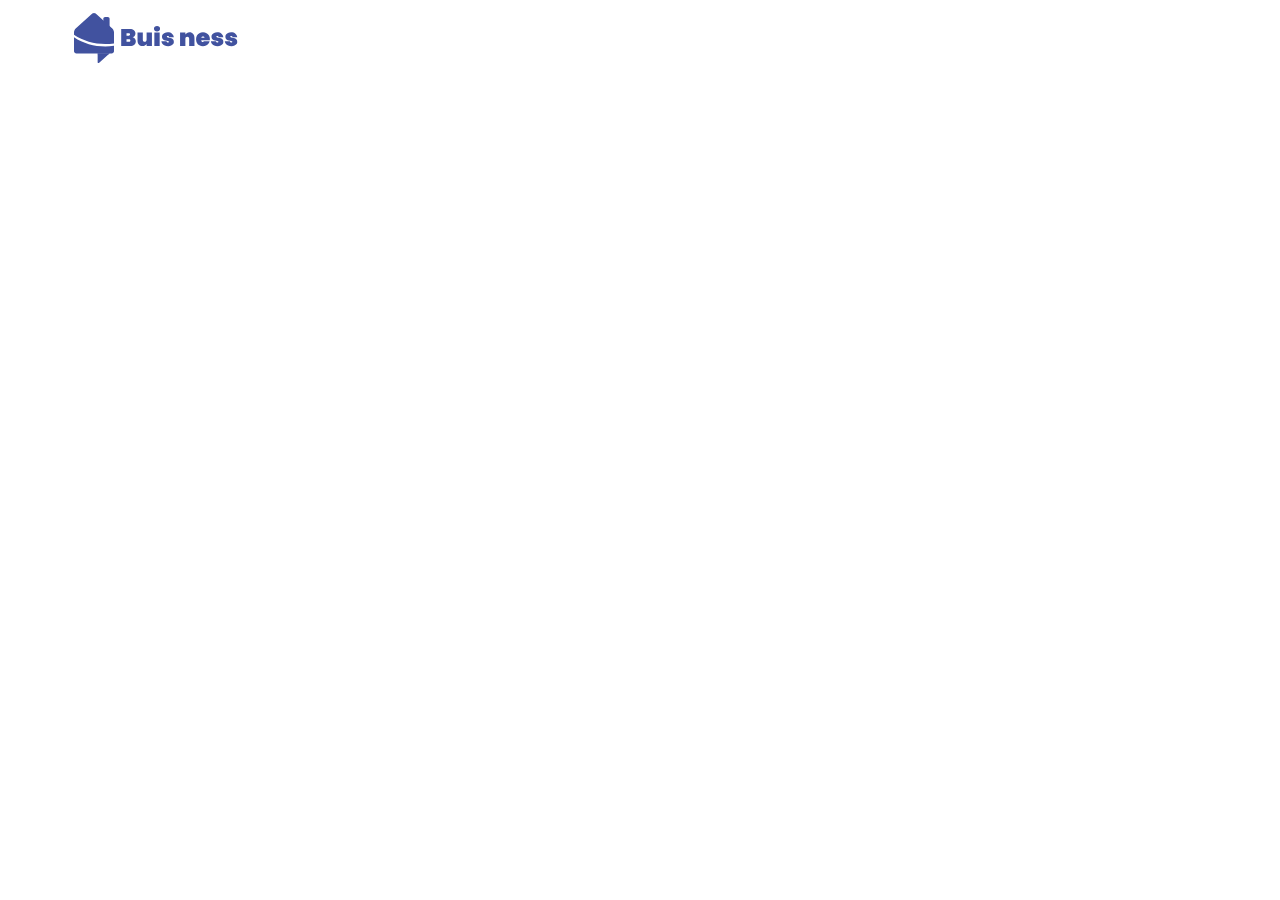
==== first try/index.html @ 30ec27d1 "i upload my initiat stuff" ====
<!DOCTYPE html>
<html lang="en">
<head>
    <meta charset="UTF-8">
    <meta http-equiv="X-UA-Compatible" content="IE=edge">
    <meta name="viewport" content="width=device-width, initial-scale=1.0">
    <link rel="stylesheet" href="Saas/compile.css">
    <title>Document</title>
</head>
<body>
  <div class="nav navbar navbar-expand-lg">
    <div class="container">
      <a class="navbar-brand" href="#">
        <img src="images/Logo.svg" alt="logo">
    </div>
  </div>
</body> 
</html>
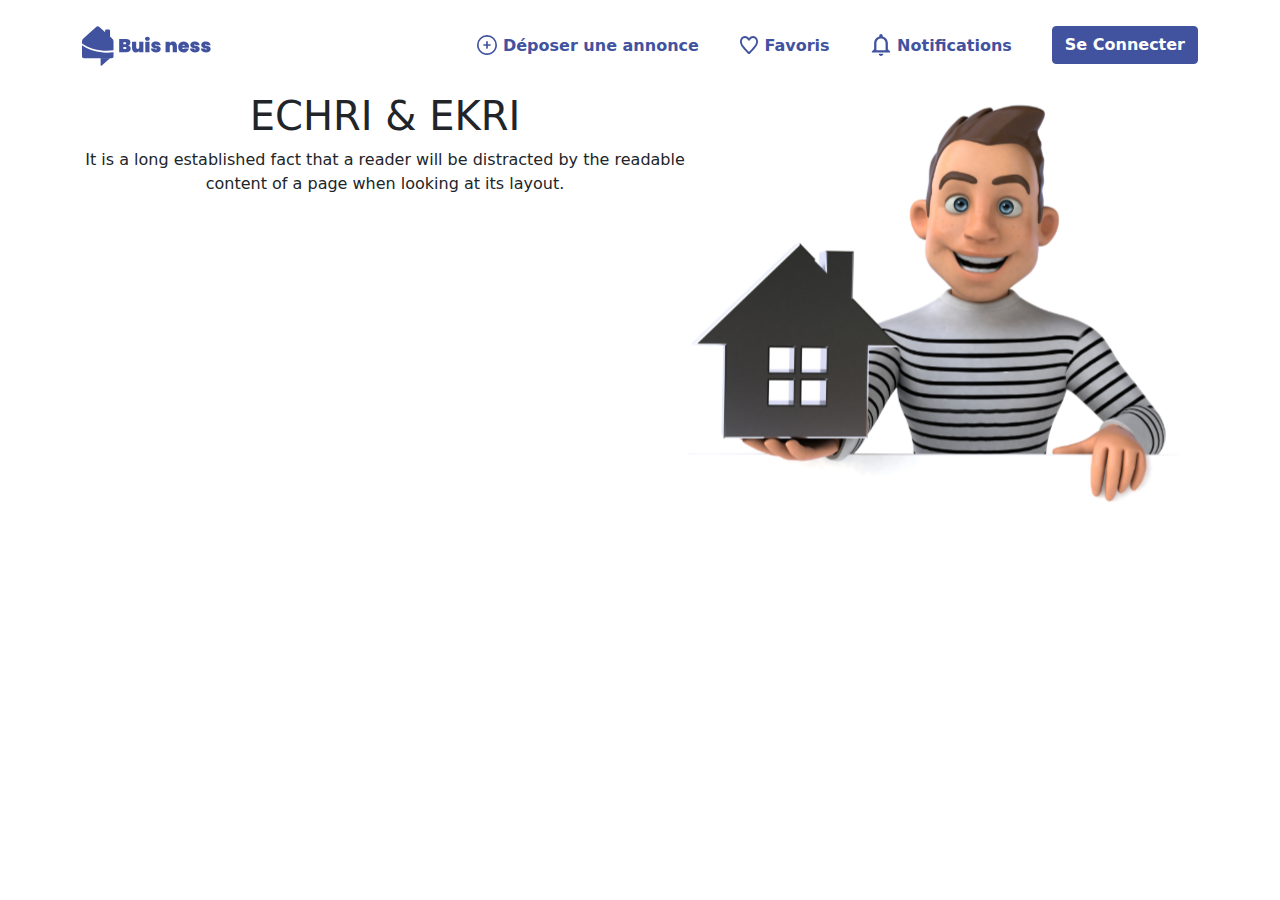
==== commit 227b4b0d: "NavBar+HeroPic" ====
--- a/first try/index.html
+++ b/first try/index.html
@@ -5,14 +5,64 @@
     <meta http-equiv="X-UA-Compatible" content="IE=edge">
     <meta name="viewport" content="width=device-width, initial-scale=1.0">
     <link rel="stylesheet" href="Saas/compile.css">
+    <link rel="stylesheet" href="costumeStyle.css">
     <title>Document</title>
 </head>
 <body>
-  <div class="nav navbar navbar-expand-lg">
+  <nav class="navbar navbar-expand-lg navbar-dark py-3">
     <div class="container">
-      <a class="navbar-brand" href="#">
-        <img src="images/Logo.svg" alt="logo">
+        <a href="#" class="navbar-brand">
+          <img class="img-fluid w-60" src="./images/Logo.svg" alt="logo">
+        </a>
+        
+        <button class="navbar-toggler btn-primary bg-primary" type="button" data-bs-toggle="collapse" data-bs-target="#navmenu">
+            <span class="navbar-toggler-icon"></span>
+        </button>
+
+        <div class="collapse navbar-collapse" id="navmenu">
+            <ul class="navbar-nav ms-auto">
+                <li class="nav-item pe-4">
+                    <a href="" class="nav-link fw-bold ">
+                        <img class="pb-05" src="images/plus.svg" alt="icon">
+                        Déposer une annonce
+                    </a>
+                </li>
+                <li class="nav-item pe-4">
+                    <a href="" class="nav-link fw-bold">
+                        <img class="pb-05" src="images/hart.svg" alt="icon">
+                        Favoris
+                    </a>
+                </li>
+                <li class="nav-item pe-4">
+                    <a href="" class="nav-link fw-bold">
+                        <img class="pb-05" src="images/Bell.svg" alt="icon">
+                        Notifications
+                    </a>
+                </li>
+                <li class="nav-item ps-2">
+                    <a href=""><button type="button" class="btn btn-primary fw-bold">Se Connecter</button></a>
+                </li>
+            </ul>
+        </div>
     </div>
-  </div>
+</nav>
+<header class="text-center" class="text-secondary-color">
+    <div class="container">
+        <div class="d-sm-flex">
+            <div>
+                <h1 class="primary-color">ECHRI & EKRI</h1>
+                <p>
+                    It is a long established fact that a reader will be distracted by the readable content of a page when looking at its layout.                    
+                </p>
+            </div>
+            <img class="img-fluid w-20" src="images/kid-hero-pic.svg" alt="photo">
+        </div>
+    </div>
+</header>       
+
+<script src="../js/bootstrap.min.js"></script>
+
+
 </body> 
-</html>+</html>
+
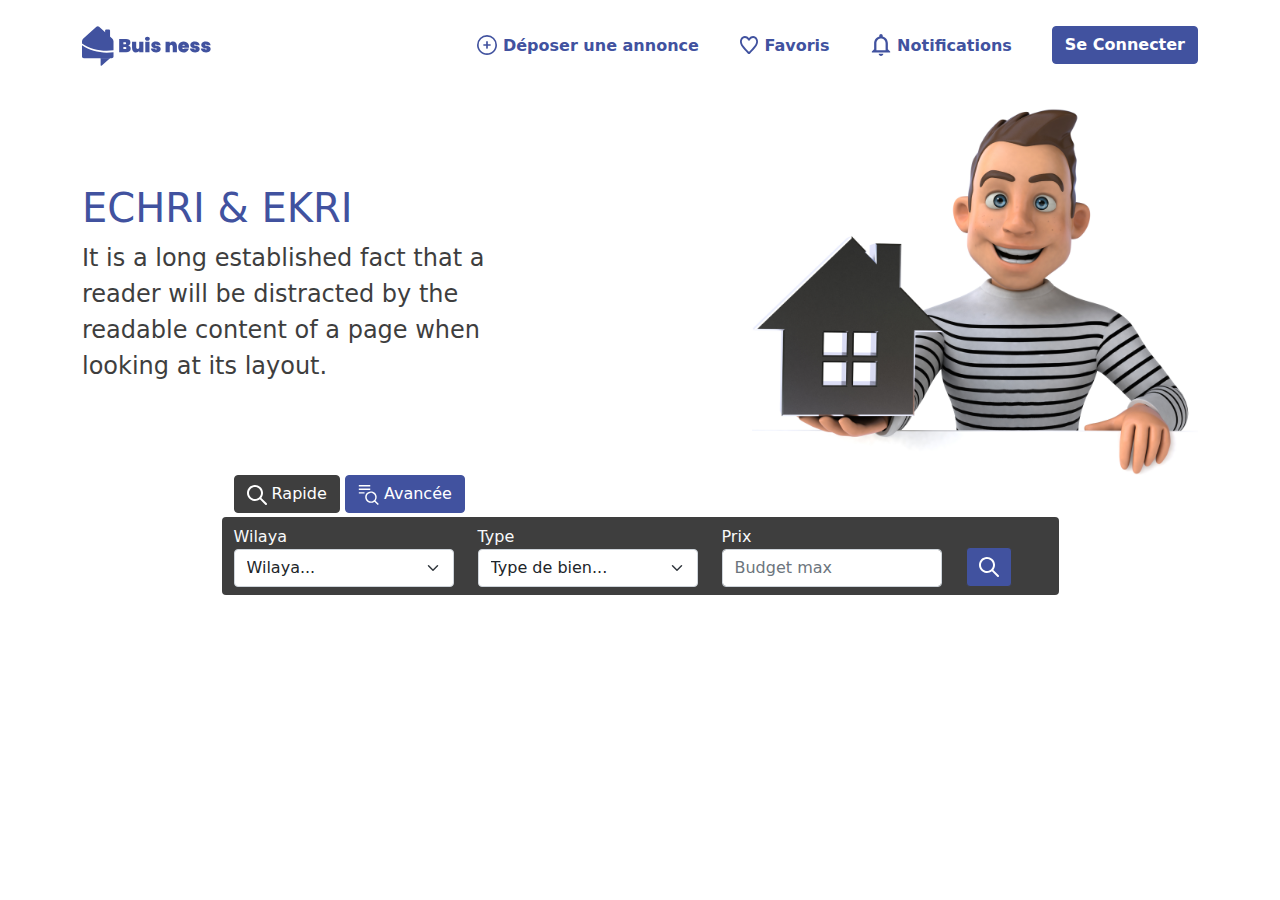
==== commit 086b3c87: "adding the begining of search bar" ====
--- a/first try/index.html
+++ b/first try/index.html
@@ -46,19 +46,67 @@
         </div>
     </div>
 </nav>
-<header class="text-center" class="text-secondary-color">
+<header class="text-center text-md-start mt-3">
     <div class="container">
-        <div class="d-sm-flex">
-            <div>
-                <h1 class="primary-color">ECHRI & EKRI</h1>
-                <p>
+        <div class="d-sm-flex align-items-center">
+            <div class="">
+                <h1 class="text-primary">ECHRI & EKRI</h1>
+                <p class="fs-4 w-lg-75 pe-md-5 text-secondary">
                     It is a long established fact that a reader will be distracted by the readable content of a page when looking at its layout.                    
                 </p>
             </div>
-            <img class="img-fluid w-20" src="images/kid-hero-pic.svg" alt="photo">
+            <img class="img-fluid w-40 d-none d-md-block" src="images/hero pic.png" alt="photo">
+        </div>      
+    </div>
+</header>
+<main>
+    <div class="container">
+        <div class="container w-75">
+            <button class="btn btn-secondary" type="button">
+                <img src="images/rechercher icon.svg" alt="">
+                Rapide
+            </button>
+            <button class="btn btn-primary" type="button">
+                <img src="images/advanced icon.svg" alt="">
+                Avancée
+            </button>
+        </div>
+        <div class="container d-flex w-75 py-2 mt-1  bg-secondary rounded text-light">
+            <div class=" me-4">
+                <label class="" for="wilayaDropDown">Wilaya</label>
+                <select class="form-select rounded w-200" id="wilayaDropDown">
+                <option selected>Wilaya...</option>
+                <option value="1">Alger</option>
+                <option value="2">Blida</option>
+                <option value="3">Tbessa</option>
+                </select>
+            </div>
+
+            <div class="me-4">
+                <label class="" for="TypeDropDown">Type</label>
+                <select class="form-select rounded w-200" id="TypeDropDown">
+                <option selected>Type de bien...</option>
+                <option value="1">Maison/Villa</option>
+                <option value="2">Appartement</option>
+                <option value="3">Studio</option>
+                </select> 
+            </div>
+            
+            <div class="me-4">
+                <label class="" for="prix">Prix</label>
+                <input type="text" class="form-control rounded w-200" id="prix" placeholder="Budget max">
+            </div>
+
+            <div class="align-self-end">
+                <button class="btn btn-secondary bg-primary pb-2" type="button">
+                    <img src="images/rechercher icon.svg" alt="">
+                </button>     
+            </div>
         </div>
     </div>
-</header>       
+    
+
+</main>          
 
 <script src="../js/bootstrap.min.js"></script>
 
--- a/first try/costumeStyle.css
+++ b/first try/costumeStyle.css
@@ -0,0 +1,3 @@
+.w-200{
+    width: 220px;
+}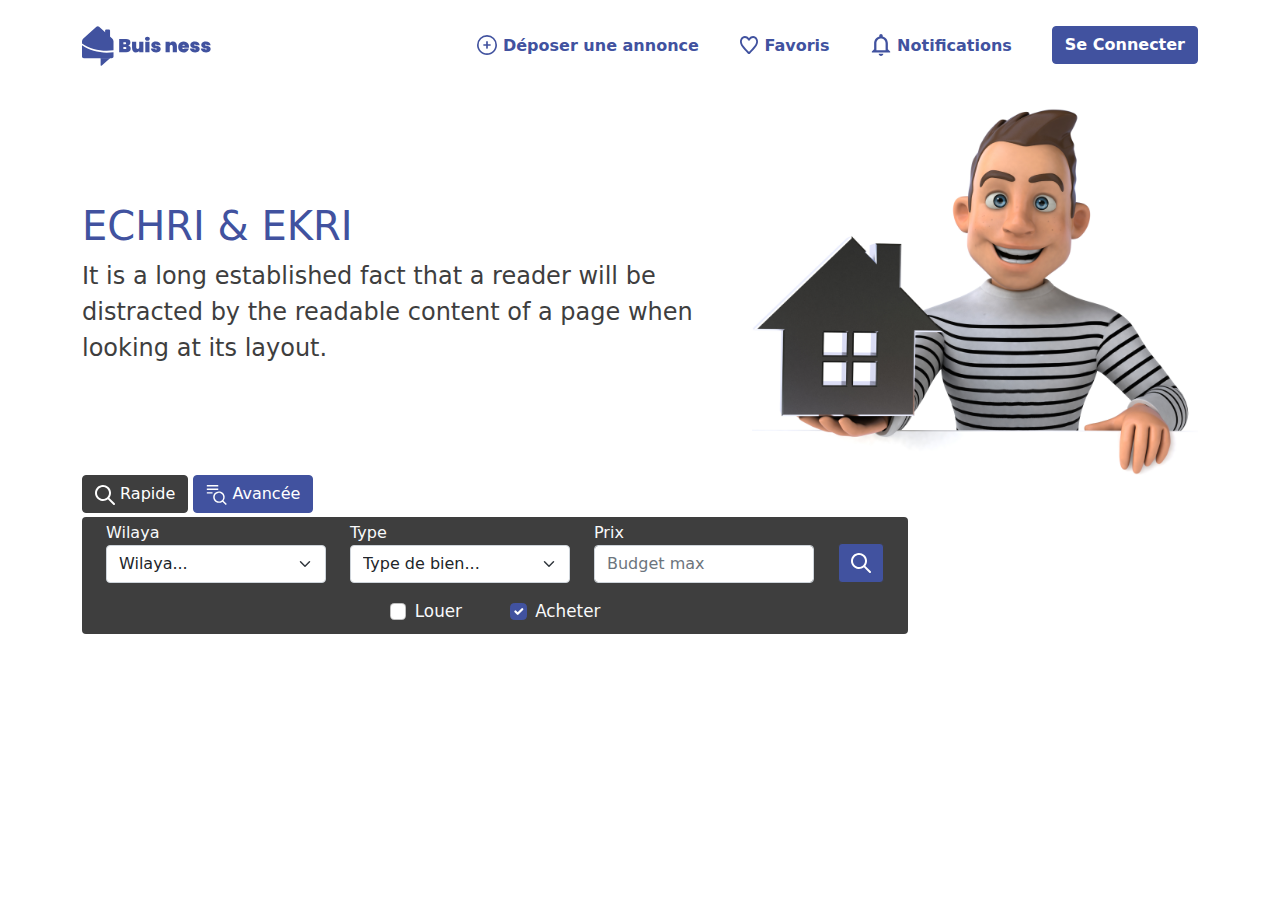
==== commit 9e019091: "fixed some stuff on search bar" ====
--- a/first try/index.html
+++ b/first try/index.html
@@ -61,7 +61,7 @@
 </header>
 <main>
     <div class="container">
-        <div class="container w-75">
+        <div class="container ps-0">
             <button class="btn btn-secondary" type="button">
                 <img src="images/rechercher icon.svg" alt="">
                 Rapide
@@ -71,38 +71,57 @@
                 Avancée
             </button>
         </div>
-        <div class="container d-flex w-75 py-2 mt-1  bg-secondary rounded text-light">
-            <div class=" me-4">
-                <label class="" for="wilayaDropDown">Wilaya</label>
-                <select class="form-select rounded w-200" id="wilayaDropDown">
-                <option selected>Wilaya...</option>
-                <option value="1">Alger</option>
-                <option value="2">Blida</option>
-                <option value="3">Tbessa</option>
-                </select>
+        <div class=" d-md-inline-block pt-1 pb-2 ms-0 mt-1 px-4 bg-secondary rounded text-light">
+            <div class="container d-md-flex px-0 ">
+                <div class=" me-md-4">
+                    <label class="" for="wilayaDropDown">Wilaya</label>
+                    <select class="form-select rounded w-md-180 w-xl-200 w-xxl-200" id="wilayaDropDown">
+                    <option selected>Wilaya...</option>
+                    <option value="1">Alger</option>
+                    <option value="2">Blida</option>
+                    <option value="3">Tbessa</option>
+                    </select>
+                </div>
+    
+                <div class="me-md-4">
+                    <label class="" for="TypeDropDown">Type</label>
+                    <select class="form-select rounded w-md-180 w-xl-200 w-xxl-200" id="TypeDropDown">
+                    <option selected>Type de bien...</option>
+                    <option value="1">Maison/Villa</option>
+                    <option value="2">Appartement</option>
+                    <option value="3">Studio</option>
+                    </select> 
+                </div>
+                
+                <div class="me-md-4">
+                    <label class="" for="prix">Prix</label>
+                    <input type="text" class="form-control rounded w-md-180 w-xl-200 w-xxl-200" id="prix" placeholder="Budget max">
+                </div>
+    
+                <div class="align-self-md-end text-end  pt-3 p-md-0">
+                    <button class="btn btn-secondary bg-primary pb-2" type="button">
+                        <img src="images/rechercher icon.svg" alt="">
+                    </button>     
+                </div>
+
             </div>
-
-            <div class="me-4">
-                <label class="" for="TypeDropDown">Type</label>
-                <select class="form-select rounded w-200" id="TypeDropDown">
-                <option selected>Type de bien...</option>
-                <option value="1">Maison/Villa</option>
-                <option value="2">Appartement</option>
-                <option value="3">Studio</option>
-                </select> 
-            </div>
-            
-            <div class="me-4">
-                <label class="" for="prix">Prix</label>
-                <input type="text" class="form-control rounded w-200" id="prix" placeholder="Budget max">
-            </div>
-
-            <div class="align-self-end">
-                <button class="btn btn-secondary bg-primary pb-2" type="button">
-                    <img src="images/rechercher icon.svg" alt="">
-                </button>     
+            <div class="d-flex justify-content-center mt-3">
+                <div class="form-check  fs-55">
+                    <input class="form-check-input" type="checkbox" value="" id="flexCheckDefault">
+                    <label class="form-check-label" for="flexCheckDefault">
+                    Louer
+                    </label>
+                </div>
+                <div class="form-check ms-5 fs-55">
+                    <input class="form-check-input" type="checkbox" value="" id="flexCheckChecked" checked>
+                    <label class="form-check-label" for="flexCheckChecked">
+                    Acheter
+                    </label>
+                </div>
             </div>
         </div>
+        
+        
     </div>
     
 
--- a/first try/costumeStyle.css
+++ b/first try/costumeStyle.css
@@ -1,3 +1,3 @@
 .w-200{
-    width: 220px;
+    width: 260px;
 }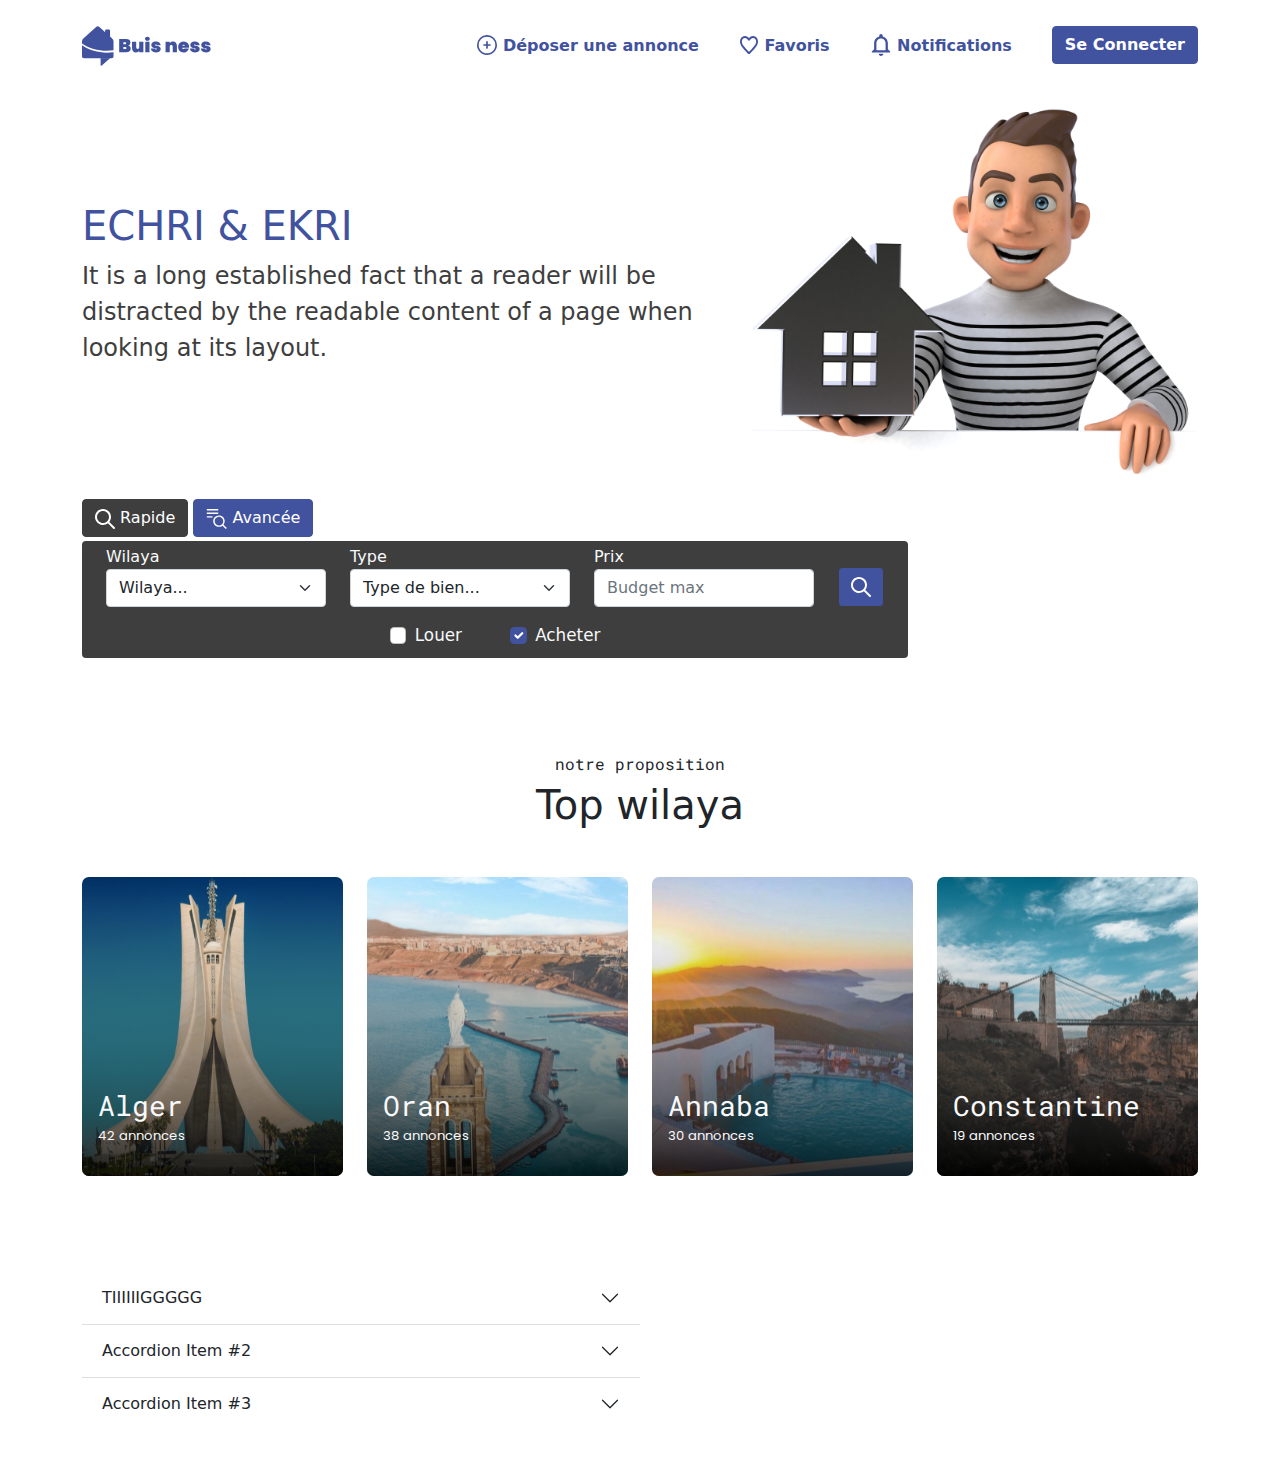
==== commit 05b43df9: "we added top wilaya card and accordian questions" ====
--- a/first try/index.html
+++ b/first try/index.html
@@ -60,7 +60,7 @@
     </div>
 </header>
 <main>
-    <div class="container">
+    <div class="container mt-4">
         <div class="container ps-0">
             <button class="btn btn-secondary" type="button">
                 <img src="images/rechercher icon.svg" alt="">
@@ -123,7 +123,88 @@
         
         
     </div>
-    
+
+    <section class="container my-5 py-5">           
+        <h6 class="text-center Roboto">notre proposition</h6> 
+        <h1 class="text-center mb-5">Top wilaya</h1>
+        <div class="row">
+            
+            <div class="col-md-3 text-light">
+                <div class="card">
+                    <img class="card-img-top card-img-bottom position-relative" src="images/Wilaya/Alger.svg" alt="Card image cap">
+                    <div class="card-img-overlay">
+                        <h3 class="card-title position-absolute bottom-15 Roboto">Alger</h3>
+                        <p class="card-text position-absolute bottom-10 Poppins fs-7">42 annonces</p>
+                    </div>
+                </div>
+            </div>
+            
+            <div class="col-md-3 mt-4 mt-md-0 text-light">
+                <div class="card">
+                    <img class="card-img-top card-img-bottom position-relative" src="images/Wilaya/Oran.svg" alt="Card image cap">
+                    <div class="card-img-overlay">
+                        <h3 class="card-title position-absolute bottom-15 Roboto">Oran</h3>
+                        <p class="card-text position-absolute bottom-10 Poppins fs-7">38 annonces</p>
+                    </div>
+                </div>
+            </div>
+            
+            <div class="col-md-3 mt-4 mt-md-0 text-light">
+                <div class="card">
+                    <img class="card-img-top card-img-bottom position-relative" src="images/Wilaya/Annaba.svg" alt="Card image cap">
+                    <div class="card-img-overlay">
+                        <h3 class="card-title position-absolute bottom-15 Roboto">Annaba</h3>
+                        <p class="card-text position-absolute bottom-10 Poppins fs-7">30 annonces</p>
+                    </div>
+                </div>
+            </div>
+            
+            <div class="col-md-3 text-light">
+                <div class="card">
+                    <img class="card-img-top card-img-bottom position-relative" src="images/Wilaya/Constantine.svg" alt="Card image cap">
+                    <div class="card-img-overlay">
+                        <h3 class="card-title position-absolute bottom-15 Roboto">Constantine</h3>
+                        <p class="card-text position-absolute bottom-10 Poppins fs-7">19 annonces</p>
+                    </div>
+                </div>
+            </div>
+        </div>
+    </section>
+
+    <section class="container my-5">
+        <div class="accordion accordion-flush w-50" id="accordionFlushExample">
+            <div class="accordion-item">
+              <h2 class="accordion-header" id="flush-headingOne">
+                <button class="accordion-button collapsed" type="button" data-bs-toggle="collapse" data-bs-target="#flush-collapseOne" aria-expanded="false" aria-controls="flush-collapseOne">
+                  TIIIIIIGGGGG
+                </button>
+              </h2>
+              <div id="flush-collapseOne" class="accordion-collapse collapse" aria-labelledby="flush-headingOne" data-bs-parent="#accordionFlushExample">
+                <div class="accordion-body">Placeholder content for this accordion, which is intended to demonstrate the <code>.accordion-flush</code> class. This is the first item's accordion body.</div>
+              </div>
+            </div>
+            <div class="accordion-item">
+              <h2 class="accordion-header" id="flush-headingTwo">
+                <button class="accordion-button collapsed" type="button" data-bs-toggle="collapse" data-bs-target="#flush-collapseTwo" aria-expanded="false" aria-controls="flush-collapseTwo">
+                  Accordion Item #2
+                </button>
+              </h2>
+              <div id="flush-collapseTwo" class="accordion-collapse collapse" aria-labelledby="flush-headingTwo" data-bs-parent="#accordionFlushExample">
+                <div class="accordion-body">Placeholder content for this accordion, which is intended to demonstrate the <code>.accordion-flush</code> class. This is the second item's accordion body. Let's imagine this being filled with some actual content.</div>
+              </div>
+            </div>
+            <div class="accordion-item">
+              <h2 class="accordion-header" id="flush-headingThree">
+                <button class="accordion-button collapsed" type="button" data-bs-toggle="collapse" data-bs-target="#flush-collapseThree" aria-expanded="false" aria-controls="flush-collapseThree">
+                  Accordion Item #3
+                </button>
+              </h2>
+              <div id="flush-collapseThree" class="accordion-collapse collapse" aria-labelledby="flush-headingThree" data-bs-parent="#accordionFlushExample">
+                <div class="accordion-body">Placeholder content for this accordion, which is intended to demonstrate the <code>.accordion-flush</code> class. This is the third item's accordion body. Nothing more exciting happening here in terms of content, but just filling up the space to make it look, at least at first glance, a bit more representative of how this would look in a real-world application.</div>
+              </div>
+            </div>
+          </div>
+    </section>
 
 </main>          
 
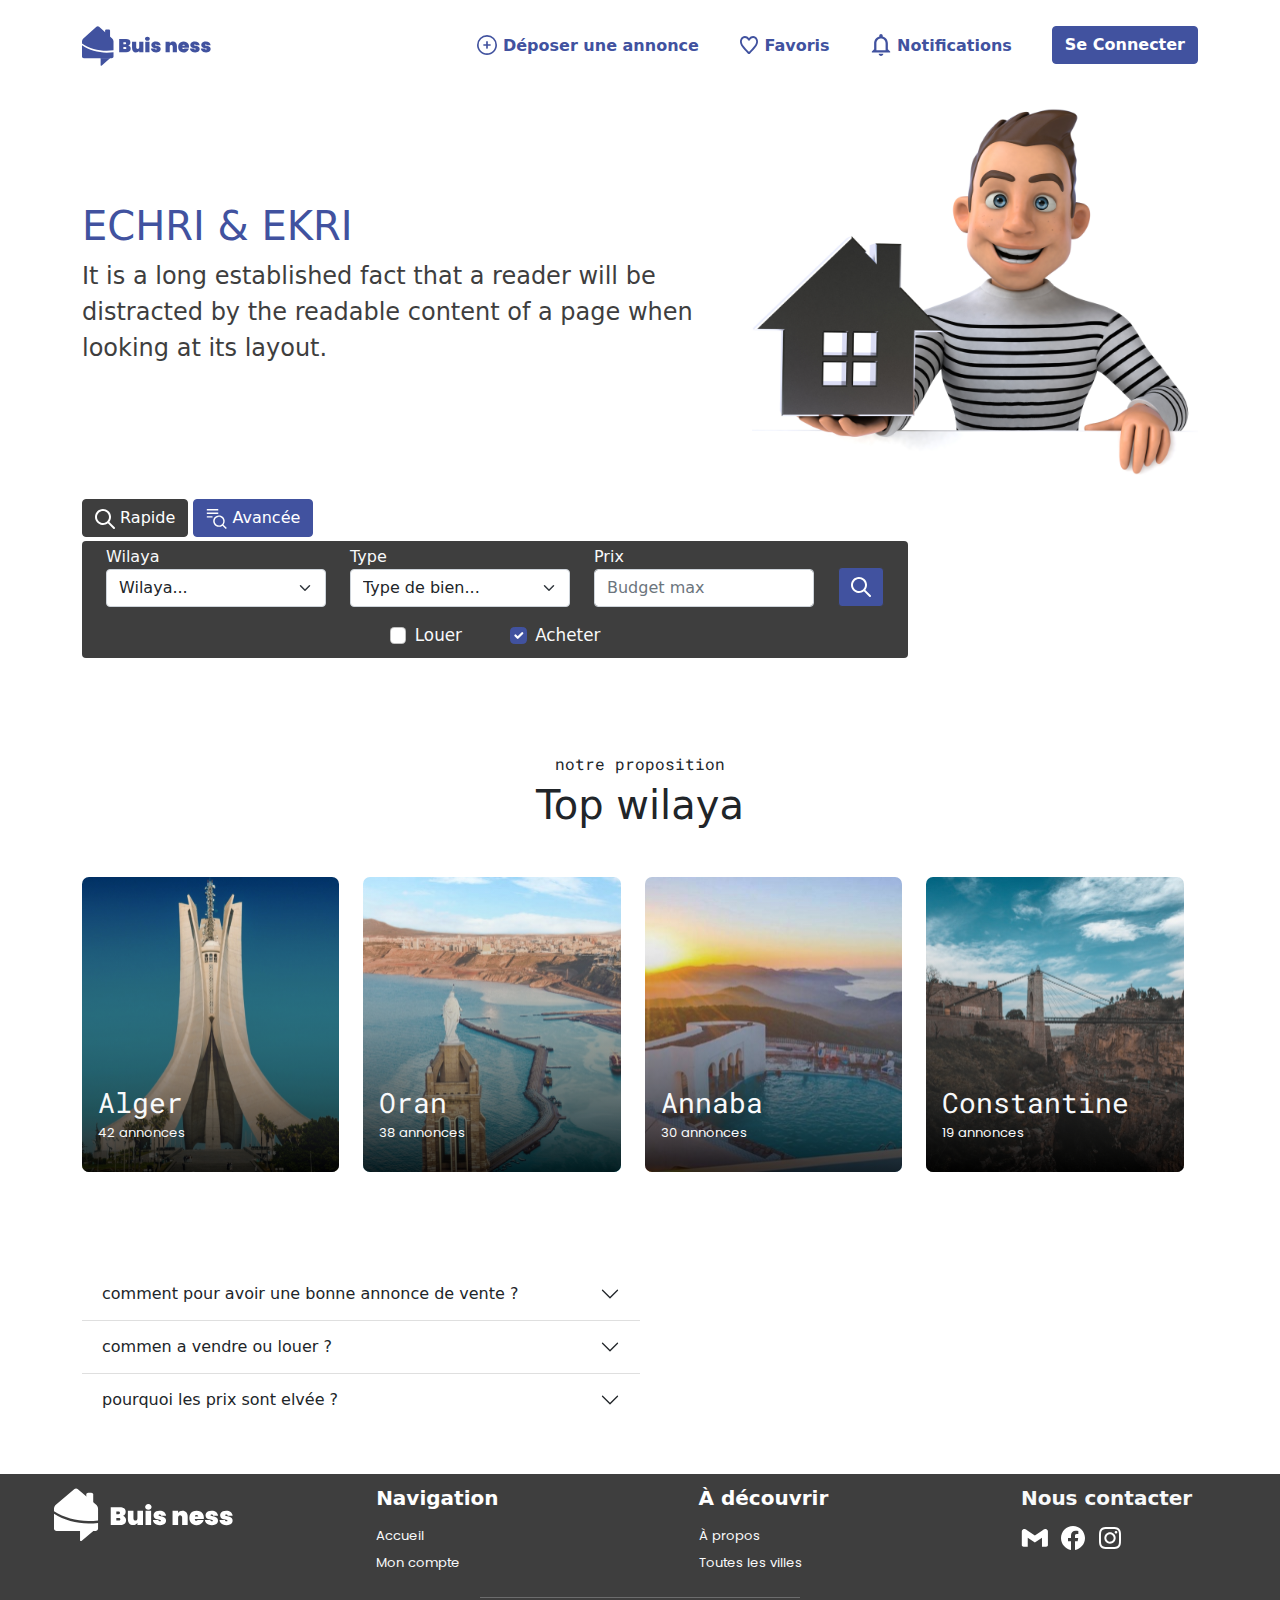
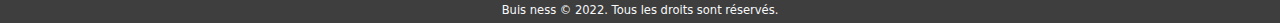
==== commit b16de1dc: "we added a footer and i added a infomations page" ====
--- a/first try/index.html
+++ b/first try/index.html
@@ -6,7 +6,7 @@
     <meta name="viewport" content="width=device-width, initial-scale=1.0">
     <link rel="stylesheet" href="Saas/compile.css">
     <link rel="stylesheet" href="costumeStyle.css">
-    <title>Document</title>
+    <title>La Maison</title>
 </head>
 <body>
   <nav class="navbar navbar-expand-lg navbar-dark py-3">
@@ -23,24 +23,24 @@
             <ul class="navbar-nav ms-auto">
                 <li class="nav-item pe-4">
                     <a href="" class="nav-link fw-bold ">
-                        <img class="pb-05" src="images/plus.svg" alt="icon">
+                        <img class="pb-05" src="images/icons/plus.svg" alt="icon">
                         Déposer une annonce
                     </a>
                 </li>
                 <li class="nav-item pe-4">
                     <a href="" class="nav-link fw-bold">
-                        <img class="pb-05" src="images/hart.svg" alt="icon">
+                        <img class="pb-05" src="images/icons/hart.svg" alt="icon">
                         Favoris
                     </a>
                 </li>
                 <li class="nav-item pe-4">
                     <a href="" class="nav-link fw-bold">
-                        <img class="pb-05" src="images/Bell.svg" alt="icon">
+                        <img class="pb-05" src="images/icons/Bell.svg" alt="icon">
                         Notifications
                     </a>
                 </li>
                 <li class="nav-item ps-2">
-                    <a href=""><button type="button" class="btn btn-primary fw-bold">Se Connecter</button></a>
+                    <a href="MonCompte.html"><button type="button" class="btn btn-primary fw-bold">Se Connecter</button></a>
                 </li>
             </ul>
         </div>
@@ -63,15 +63,15 @@
     <div class="container mt-4">
         <div class="container ps-0">
             <button class="btn btn-secondary" type="button">
-                <img src="images/rechercher icon.svg" alt="">
+                <img src="images/icons/rechercher icon.svg" alt="">
                 Rapide
             </button>
             <button class="btn btn-primary" type="button">
-                <img src="images/advanced icon.svg" alt="">
+                <img src="images/icons/advanced icon.svg" alt="">
                 Avancée
             </button>
         </div>
-        <div class=" d-md-inline-block pt-1 pb-2 ms-0 mt-1 px-4 bg-secondary rounded text-light">
+        <div class=" d-md-inline-block pt-1 mt-1 pb-2 px-4 bg-secondary rounded text-light">
             <div class="container d-md-flex px-0 ">
                 <div class=" me-md-4">
                     <label class="" for="wilayaDropDown">Wilaya</label>
@@ -100,7 +100,7 @@
     
                 <div class="align-self-md-end text-end  pt-3 p-md-0">
                     <button class="btn btn-secondary bg-primary pb-2" type="button">
-                        <img src="images/rechercher icon.svg" alt="">
+                        <img src="images/icons/rechercher icon.svg" alt="">
                     </button>     
                 </div>
 
@@ -159,7 +159,7 @@
                 </div>
             </div>
             
-            <div class="col-md-3 text-light">
+            <div class="col-md-3 mt-4 mt-md-0 text-light">
                 <div class="card">
                     <img class="card-img-top card-img-bottom position-relative" src="images/Wilaya/Constantine.svg" alt="Card image cap">
                     <div class="card-img-overlay">
@@ -176,41 +176,97 @@
             <div class="accordion-item">
               <h2 class="accordion-header" id="flush-headingOne">
                 <button class="accordion-button collapsed" type="button" data-bs-toggle="collapse" data-bs-target="#flush-collapseOne" aria-expanded="false" aria-controls="flush-collapseOne">
-                  TIIIIIIGGGGG
+                  comment pour avoir une bonne annonce de vente ?
                 </button>
               </h2>
               <div id="flush-collapseOne" class="accordion-collapse collapse" aria-labelledby="flush-headingOne" data-bs-parent="#accordionFlushExample">
-                <div class="accordion-body">Placeholder content for this accordion, which is intended to demonstrate the <code>.accordion-flush</code> class. This is the first item's accordion body.</div>
+                <div class="accordion-body">Vous devez siter toutes les caractéristique de vos bien a fin d'avoir une annonce qui est bien réaliser </div>
               </div>
             </div>
             <div class="accordion-item">
               <h2 class="accordion-header" id="flush-headingTwo">
                 <button class="accordion-button collapsed" type="button" data-bs-toggle="collapse" data-bs-target="#flush-collapseTwo" aria-expanded="false" aria-controls="flush-collapseTwo">
-                  Accordion Item #2
+                  commen a vendre ou louer ?
                 </button>
               </h2>
               <div id="flush-collapseTwo" class="accordion-collapse collapse" aria-labelledby="flush-headingTwo" data-bs-parent="#accordionFlushExample">
-                <div class="accordion-body">Placeholder content for this accordion, which is intended to demonstrate the <code>.accordion-flush</code> class. This is the second item's accordion body. Let's imagine this being filled with some actual content.</div>
+                <div class="accordion-body">raha kolch bayn barka maetmag3er sahbyyy !</div>
               </div>
             </div>
             <div class="accordion-item">
               <h2 class="accordion-header" id="flush-headingThree">
                 <button class="accordion-button collapsed" type="button" data-bs-toggle="collapse" data-bs-target="#flush-collapseThree" aria-expanded="false" aria-controls="flush-collapseThree">
-                  Accordion Item #3
+                  pourquoi les prix sont elvée ?
                 </button>
               </h2>
               <div id="flush-collapseThree" class="accordion-collapse collapse" aria-labelledby="flush-headingThree" data-bs-parent="#accordionFlushExample">
-                <div class="accordion-body">Placeholder content for this accordion, which is intended to demonstrate the <code>.accordion-flush</code> class. This is the third item's accordion body. Nothing more exciting happening here in terms of content, but just filling up the space to make it look, at least at first glance, a bit more representative of how this would look in a real-world application.</div>
+                <div class="accordion-body">Aaaa hadik manich 3aref</div>
               </div>
             </div>
           </div>
     </section>
 
-</main>          
+</main>
+
+
+
+<!-- Footer -->
+<footer class="text-center text-lg-start bg-secondary mt-5 pt-2">
+    <!-- Section: Links  -->
+    <section class="text-light">
+      <div class="text-center text-md-start">
+          
+        <!-- Grid row -->
+        <div class="row mt-1">
+          <!-- Grid column -->
+          <div class="col-md-2 mx-auto">
+            <!-- Content -->
+                <img src="images/white-logo.svg" alt="logo">
+          </div>
+         
+          <!-- Grid column -->
+          <div class="col-md-2 mx-auto">
+            <!-- Links -->
+            <h5 class="mb-3 text-white fw-bold">Navigation</h5>
+            <ul class="no-decoration p-0 fs-7 Poppins fw-lighter">
+              <li class="mb-2"><a href="#!" class="text-reset no-decoration">Accueil</a></li>
+              <li><a href="#!" class="text-reset no-decoration">Mon compte </a></li>
+            </ul>
+          </div>
+
+          <!-- Grid column -->
+          <div class="col-md-2 mx-auto">
+            <!-- Links -->
+            <h5 class="mb-3 text-white fw-bold">À découvrir</h5>
+            <ul class="no-decoration p-0 fs-7 Poppins">
+              <li class="mb-2"><a href="#!" class="text-reset no-decoration">À propos</a></li>
+              <li><a href="#!" class="text-reset no-decoration">Toutes les villes</a></li>
+            </ul>
+          </div>
+
+          <!-- Grid column -->
+          <div class="col-md-2 mx-auto">
+            <!-- Links -->
+            <h5 class="mb-3 fw-bold">Nous contacter</h5>
+            <a href=""><img src="images/icons/E-mail.svg"></a>
+            <a href="" class="mx-2"><img src="images/icons/facebook.svg"></a>
+            <a href=""><img src="images/icons/instagram.svg"></a>
+          </div>
+  
+        </div>
+      </div>
+    </section>
+   
+    <!-- Copyright -->
+    <hr class="bg-light w-25 mx-auto mt-2 my-auto">
+    <div class="fs-8 text-center text-light pb-1 mt-1 bg-secondary">
+        Buis ness © 2022. Tous les droits sont réservés.
+    </div>
+  </footer>
+
 
 <script src="../js/bootstrap.min.js"></script>
 
 
 </body> 
 </html>
-
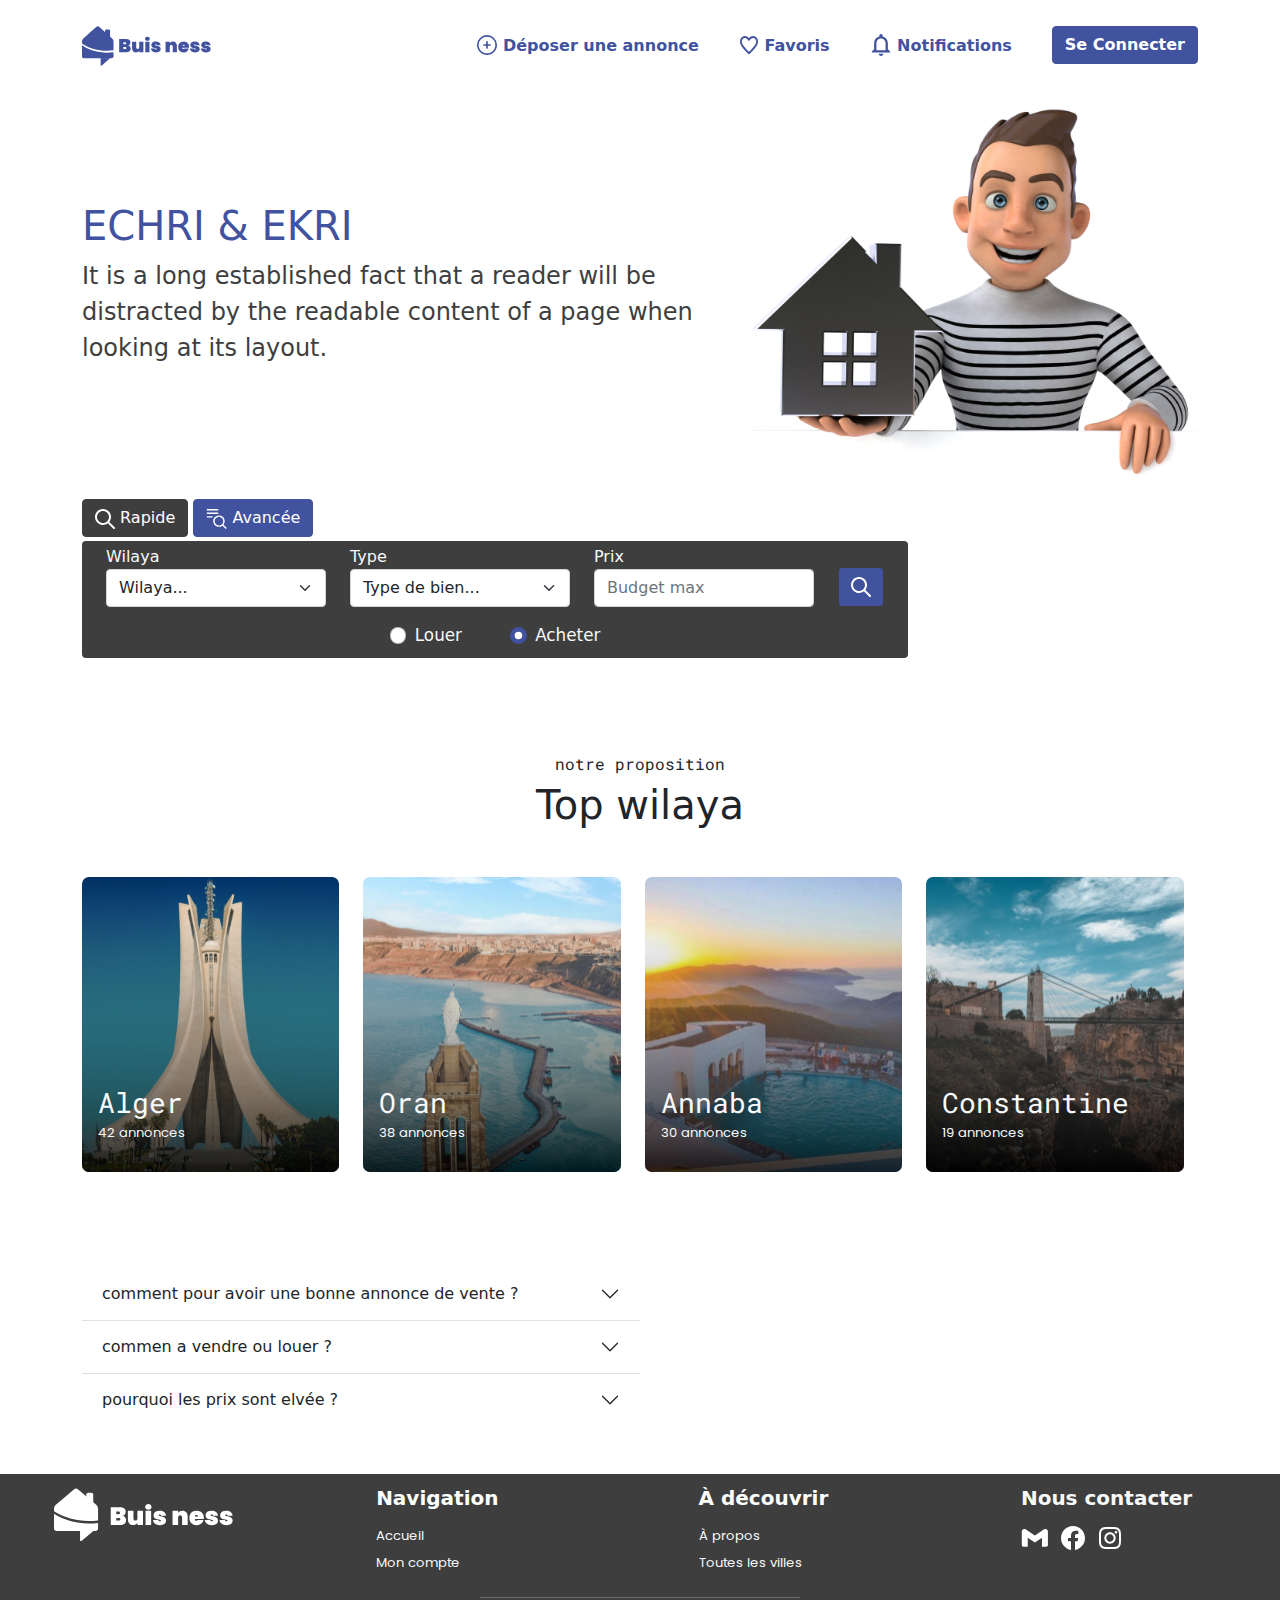
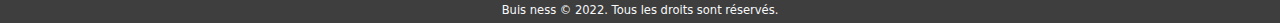
==== commit 58ca3768: "we added sign up and sign in form and also where u modify identifiant stuff like email and password " ====
--- a/first try/index.html
+++ b/first try/index.html
@@ -40,12 +40,84 @@
                     </a>
                 </li>
                 <li class="nav-item ps-2">
-                    <a href="MonCompte.html"><button type="button" class="btn btn-primary fw-bold">Se Connecter</button></a>
+                    <button type="button" class="btn btn-primary fw-bold" data-bs-toggle="modal" data-bs-target="#exampleModalToggle">Se Connecter</button>
                 </li>
             </ul>
         </div>
     </div>
 </nav>
+
+<div class="modal fade" id="exampleModalToggle" aria-hidden="true" aria-labelledby="exampleModalToggleLabel" tabindex="-1">
+    <div class="modal-dialog modal-dialog-centered">
+        <form class="modal-content">
+            <div class="modal-body">
+                <h3 class="text-center Saira" id="staticBackdropLabel">Se Connecter</h3>
+                <hr class="w-25 mx-auto mt-0 text-primary show-opacity h-3 rounded">
+                <p class="text-center">Vous n'avez pas encore de compte ?  <button class=" text-primary border-0 bg-body" data-bs-target="#exampleModalToggle2" data-bs-toggle="modal">Créer un compte</button></p>   
+                <button class="btn btn-outline-secondary d-flex gap-1 align-items-center mx-auto d-block bg-body rounded py-2 px-3 mb-3">
+                    <img class="img-fluid" src="images/icons/Google icon.svg" alt="icon">
+                    <p class="Poppins text-secondary mb-0">Se connecter avec Google</p>
+                </button>
+                <div class="d-flex align-items-center justify-content-center my-3">
+                    <hr class="w-25">
+                    <p class="mx-2 my-0">ou</p>
+                    <hr class="w-25">
+                </div>
+                <div class="mb-3 mx-5 px-5">
+                    <input type="email" class="form-control bg-light" id="floatingInput" placeholder="Votre E-mail" required>
+                </div>
+                <div class="mb-3 mx-5 px-5">
+                    <input type="password" class="form-control bg-light" id="floatingPassword" placeholder="Mot de passe" required>
+                    <p class="text-end fs-7">mot de passe oublié ?</p>
+                </div>
+                <div class="d-flex justify-content-center">
+                    <button type="submit" class="btn btn-lg btn-primary rounded-pill">Se connecter</button>
+                </div>
+            </div>
+        </form>
+    </div>
+</div>
+
+<div class="modal fade" id="exampleModalToggle2" aria-hidden="true" aria-labelledby="exampleModalToggleLabel2" tabindex="-1">
+    <div class="modal-dialog modal-dialog-centered">
+        <form class="modal-content">
+            <div class="modal-body">
+                <h3 class="text-center Roboto" id="staticBackdropLabel">Créer un compte</h3>
+                <hr class="w-25 mx-auto mt-0 text-primary show-opacity h-3 rounded">
+                <p class="text-center">Vous avez déjà un compte ?<button class=" text-primary border-0 bg-body" data-bs-target="#exampleModalToggle" data-bs-toggle="modal">Se connecter</button></p>   
+                <button class="btn btn-outline-secondary d-flex gap-1 align-items-center mx-auto d-block bg-body rounded py-2 px-3 mb-3">
+                    <img class="img-fluid" src="images/icons/Google icon.svg" alt="icon">
+                    <p class="Poppins text-secondary mb-0">Inscrivez-vous avec Google</p>
+                </button>
+                <div class="d-flex align-items-center justify-content-center my-3">
+                    <hr class="w-25">
+                    <p class="mx-2 my-0">ou</p>
+                    <hr class="w-25">
+                </div>
+                <div class="d-flex gap-2 mb-3 mx-5 px-5">
+                    <input type="text" class="form-control bg-light w-50" id="floatingInput" placeholder="Nom" required>
+                    <input type="text" class="form-control bg-light w-50" id="floatingInput" placeholder="Prénom" required>
+                </div>
+                <div class="mb-3 mx-5 px-5">
+                    <input type="email" class="form-control bg-light" id="floatingInput" placeholder="Votre E-mail" required> 
+                </div>
+                <div class="mb-3 mx-5 px-5">
+                    <input type="password" class="form-control bg-light" id="floatingPassword" placeholder="Mot de passe" required>
+                </div>
+                <div class="form-check ms-5 fs-6 mb-3">
+                    <input class="form-check-input" type="checkbox" name="ConditionsBox" id="term&Privacy" checked required>
+                    <label class="form-check-label" for="term&Privacy">
+                    Acceptez nos <a class="no-decoration fw-semibold" href="">Conditions d'utilisation et Confidentialité.</a>
+                    </label>
+                </div>
+                <div class="d-flex justify-content-center">
+                    <button type="submit" class="btn btn-lg btn-primary rounded-pill">Créer un compte</button>
+                </div>
+            </div>
+        </form>
+    </div>
+</div>
+
 <header class="text-center text-md-start mt-3">
     <div class="container">
         <div class="d-sm-flex align-items-center">
@@ -107,14 +179,14 @@
             </div>
             <div class="d-flex justify-content-center mt-3">
                 <div class="form-check  fs-55">
-                    <input class="form-check-input" type="checkbox" value="" id="flexCheckDefault">
-                    <label class="form-check-label" for="flexCheckDefault">
+                    <input class="form-check-input" type="radio" name="radiobox" id="louerbox">
+                    <label class="form-check-label" for="louerbox">
                     Louer
                     </label>
                 </div>
                 <div class="form-check ms-5 fs-55">
-                    <input class="form-check-input" type="checkbox" value="" id="flexCheckChecked" checked>
-                    <label class="form-check-label" for="flexCheckChecked">
+                    <input class="form-check-input" type="radio" name="radiobox" id="acheterbox" checked>
+                    <label class="form-check-label" for="acheterbox">
                     Acheter
                     </label>
                 </div>
